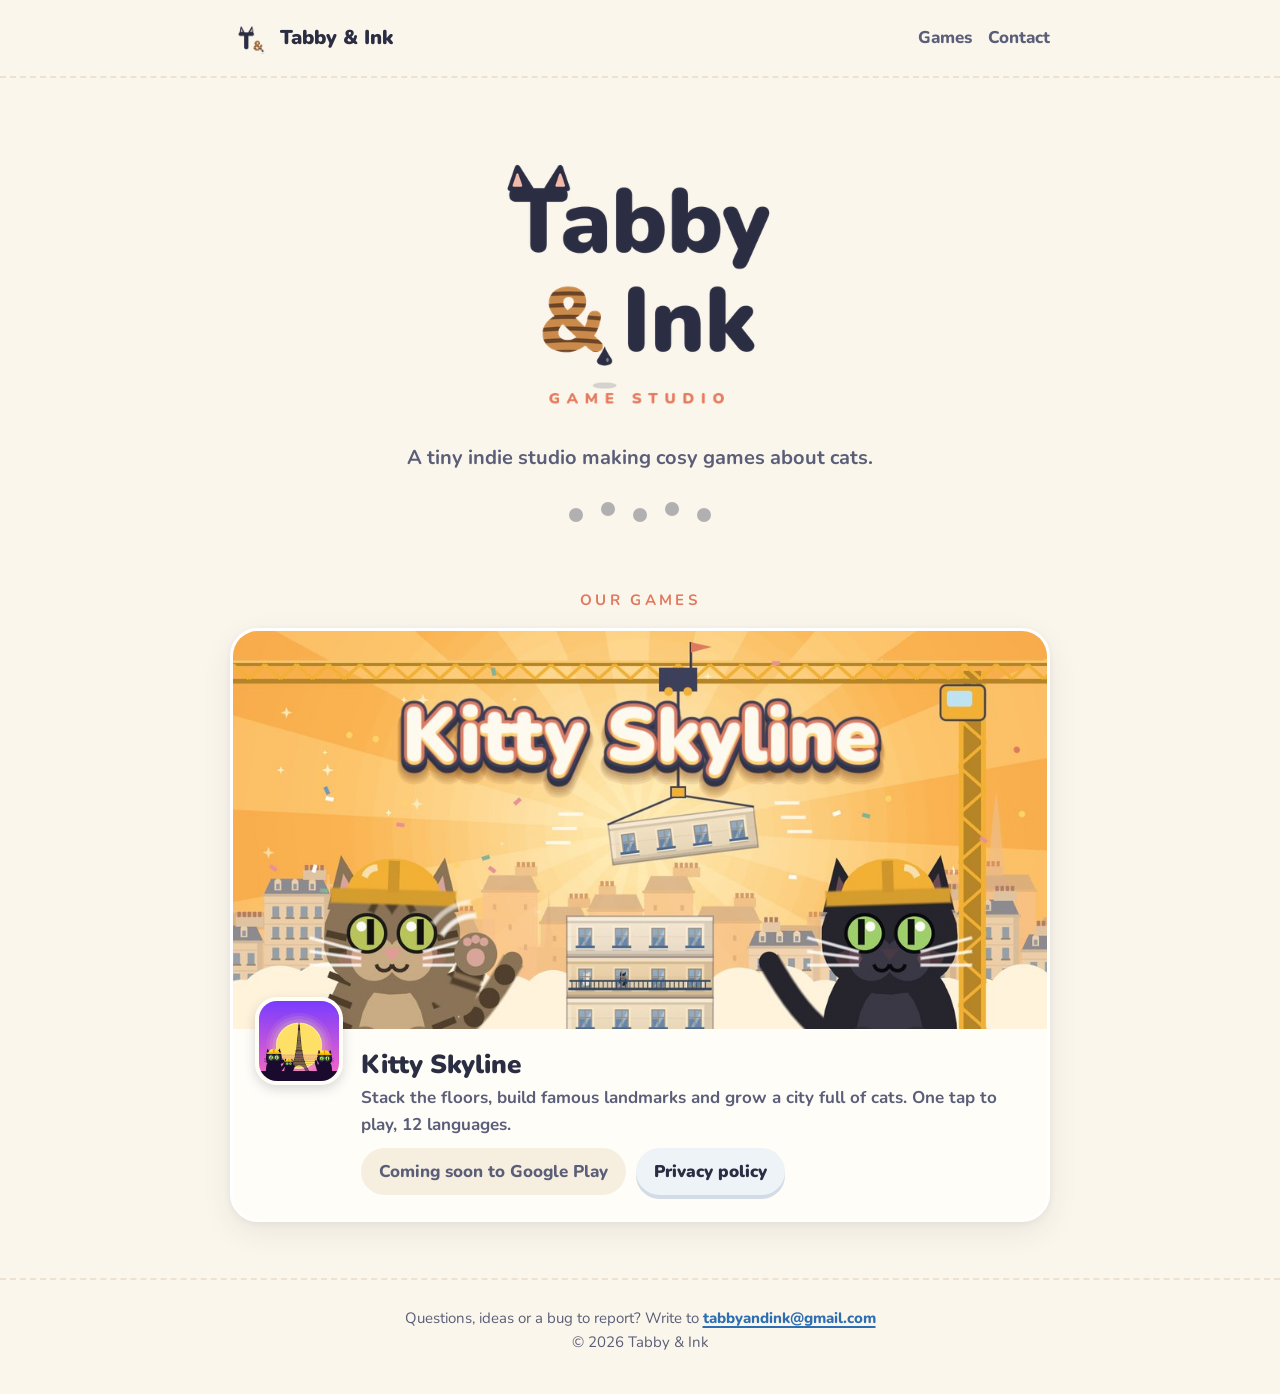
==== index.html @ 4ff40c82 "Studio site and Kitty Skyline privacy policy" ====
<!doctype html>
<html lang="en">
<head>
<meta charset="utf-8">
<meta name="viewport" content="width=device-width, initial-scale=1">
<title>Tabby &amp; Ink · cosy games with cats</title>
<meta name="description" content="Tabby &amp; Ink is a tiny indie studio making cosy mobile games about cats. Our first game: Kitty Skyline.">
<link rel="icon" href="img/favicon.png">
<link rel="apple-touch-icon" href="img/apple-touch-icon.png">
<link rel="preconnect" href="https://fonts.googleapis.com">
<link rel="preconnect" href="https://fonts.gstatic.com" crossorigin>
<link href="https://fonts.googleapis.com/css2?family=Nunito:wght@600;700;800;900&display=swap" rel="stylesheet">
<link rel="stylesheet" href="style.css">
</head>
<body>
<header class="top">
  <div class="wrap">
    <a class="brand" href="./"><img src="img/favicon.png" alt=""><span>Tabby &amp; Ink</span></a>
    <nav><a href="#games">Games</a><a href="#contact">Contact</a></nav>
  </div>
</header>

<main class="wrap">
  <section class="hero">
    <img src="img/logo.png" alt="Tabby &amp; Ink game studio" width="480" height="400">
    <p>A tiny indie studio making cosy games about cats.</p>
    <div class="paws" aria-hidden="true"><span></span><span></span><span></span><span></span><span></span></div>
  </section>

  <h2 class="section" id="games">Our games</h2>
  <article class="game">
    <img class="banner" src="img/kitty-skyline-banner.jpg" alt="Kitty Skyline: cats building a city at sunset" width="1024" height="500">
    <div class="body">
      <img class="icon" src="img/kitty-skyline-icon.png" alt="Kitty Skyline icon" width="88" height="88">
      <div>
        <h3>Kitty Skyline</h3>
        <p class="tag">Stack the floors, build famous landmarks and grow a city full of cats. One tap to play, 12 languages.</p>
        <div class="links">
          <span class="soon">Coming soon to Google Play</span>
          <a class="btn soft" href="kitty-skyline/privacy.html">Privacy policy</a>
        </div>
      </div>
    </div>
  </article>
</main>

<footer id="contact">
  <div class="wrap">
    Questions, ideas or a bug to report? Write to <a href="mailto:tabbyandink@gmail.com">tabbyandink@gmail.com</a><br>
    © 2026 Tabby &amp; Ink
  </div>
</footer>
</body>
</html>
---- style.css ----
/* Tabby & Ink: the same cosy palette and font as the games (cream paper, ink, coral, sand, sage) */
:root {
  --paper: #fbf6ec;
  --card: #fffdf8;
  --ink: #2b2d42;
  --ink-soft: #5b5e78;
  --coral: #e07a5f;
  --sand: #f2cc8f;
  --sage: #81b29a;
  --line: #ece2cf;
  --shadow: 0 10px 30px rgba(43, 45, 66, 0.08), 0 2px 6px rgba(43, 45, 66, 0.06);
}

* { box-sizing: border-box; }

html { -webkit-text-size-adjust: 100%; }

body {
  margin: 0;
  background: var(--paper);
  color: var(--ink);
  font-family: "Nunito", system-ui, -apple-system, "Segoe UI", Roboto, sans-serif;
  font-size: 17px;
  line-height: 1.6;
}

a { color: #2d6fb0; text-decoration-thickness: 1.5px; text-underline-offset: 3px; }
a:hover { color: var(--coral); }

.wrap { max-width: 860px; margin: 0 auto; padding: 0 20px; }

/* --- header with the little paw trail --------------------------------- */
.top {
  padding: 18px 0;
  border-bottom: 2px dashed var(--line);
}
.top .wrap { display: flex; align-items: center; justify-content: space-between; gap: 12px; }
.brand { display: flex; align-items: center; gap: 10px; text-decoration: none; color: var(--ink); font-weight: 900; font-size: 20px; }
.brand img { width: 40px; height: 40px; border-radius: 10px; }
.top nav a { font-weight: 800; text-decoration: none; color: var(--ink-soft); margin-left: 16px; }
.top nav a:hover { color: var(--coral); }

/* --- studio hero ------------------------------------------------------- */
.hero { text-align: center; padding: 48px 0 24px; }
.hero img { width: min(360px, 80vw); height: auto; }
.hero p { font-size: 20px; color: var(--ink-soft); max-width: 560px; margin: 8px auto 0; font-weight: 700; }

.paws { display: flex; justify-content: center; gap: 18px; margin: 28px 0 8px; opacity: 0.35; }
.paws span { width: 14px; height: 14px; border-radius: 50%; background: var(--ink); display: inline-block; }
.paws span:nth-child(odd) { transform: translateY(6px); }

/* --- game card ----------------------------------------------------------- */
h2.section { font-size: 15px; letter-spacing: 0.22em; text-transform: uppercase; color: var(--coral); text-align: center; margin: 40px 0 16px; }

.game {
  background: var(--card);
  border-radius: 28px;
  box-shadow: var(--shadow);
  overflow: hidden;
  border: 3px solid #fff;
}
.game .banner { display: block; width: 100%; height: auto; aspect-ratio: 1024 / 500; object-fit: cover; }
.game .body { display: flex; gap: 18px; padding: 20px 22px 24px; align-items: flex-start; }
.game .icon { width: 88px; height: 88px; border-radius: 22px; flex: none; box-shadow: 0 4px 12px rgba(43, 45, 66, 0.18); margin-top: -52px; border: 4px solid var(--card); }
.game h3 { margin: 0; font-size: 26px; font-weight: 900; line-height: 1.2; }
.game .tag { margin: 4px 0 10px; color: var(--ink-soft); font-weight: 700; }
.game .links { display: flex; flex-wrap: wrap; gap: 10px; }

.btn {
  display: inline-block;
  padding: 10px 18px;
  border-radius: 999px;
  font-weight: 900;
  text-decoration: none;
  background: var(--coral);
  color: #fff;
  box-shadow: 0 4px 0 #b65c45;
}
.btn:hover { color: #fff; filter: brightness(1.05); }
.btn.soft { background: #eef3f8; color: var(--ink); box-shadow: 0 4px 0 #d3dce6; }
.btn.soft:hover { color: var(--ink); }
.soon { display: inline-block; padding: 10px 18px; border-radius: 999px; font-weight: 800; background: #f6efe0; color: var(--ink-soft); }

/* --- footer -------------------------------------------------------------- */
footer { margin: 56px 0 0; padding: 26px 0 40px; border-top: 2px dashed var(--line); color: var(--ink-soft); font-size: 15px; text-align: center; }
footer a { font-weight: 800; }

/* --- policy page --------------------------------------------------------- */
.doc { background: var(--card); border-radius: 26px; box-shadow: var(--shadow); padding: 28px 26px 34px; margin: 28px 0; border: 3px solid #fff; }
.doc h1 { font-size: 32px; line-height: 1.2; margin: 0 0 6px; font-weight: 900; }
.doc .meta { color: var(--ink-soft); font-weight: 700; margin: 0 0 18px; }
.doc h2 { font-size: 21px; margin: 30px 0 8px; font-weight: 900; }
.doc h2 .n { display: inline-flex; width: 30px; height: 30px; border-radius: 50%; background: var(--sand); align-items: center; justify-content: center; font-size: 15px; margin-right: 8px; vertical-align: 2px; }
.doc ul { padding-left: 22px; }
.doc li { margin: 4px 0; }
.summary { background: #f4f9f5; border: 2px solid #d7ebdf; border-radius: 18px; padding: 14px 18px; }
.summary ul { margin: 6px 0; }
.lang { display: flex; gap: 8px; margin: 0 0 14px; }
.lang a { font-weight: 900; text-decoration: none; padding: 6px 14px; border-radius: 999px; background: #eef3f8; color: var(--ink); }
.lang a:hover { background: var(--sand); }

@media (max-width: 560px) {
  body { font-size: 16px; }
  .top nav a { margin-left: 10px; font-size: 15px; }
  .brand span { display: none; }
  .game .body { flex-direction: column; gap: 10px; }
  .game .icon { margin-top: -56px; }
  .doc { padding: 22px 18px 28px; border-radius: 20px; }
  .doc h1 { font-size: 27px; }
}
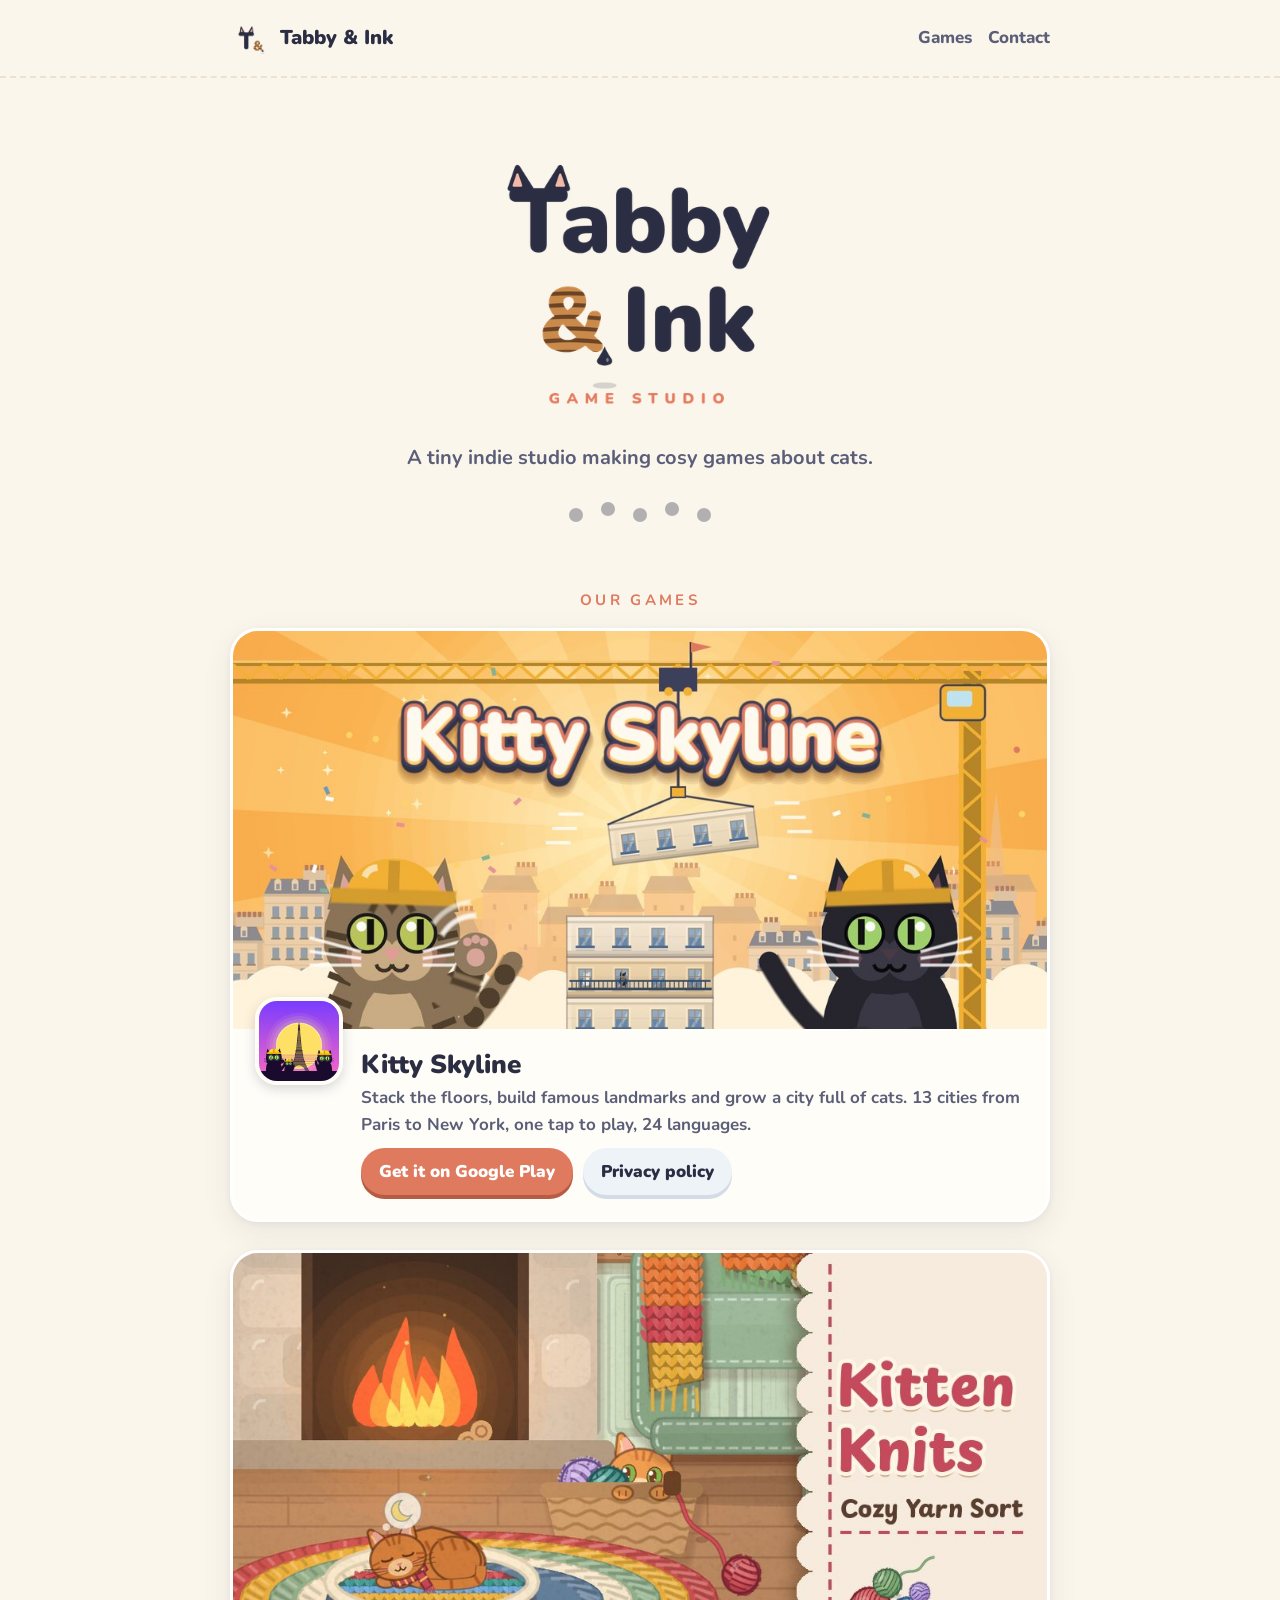
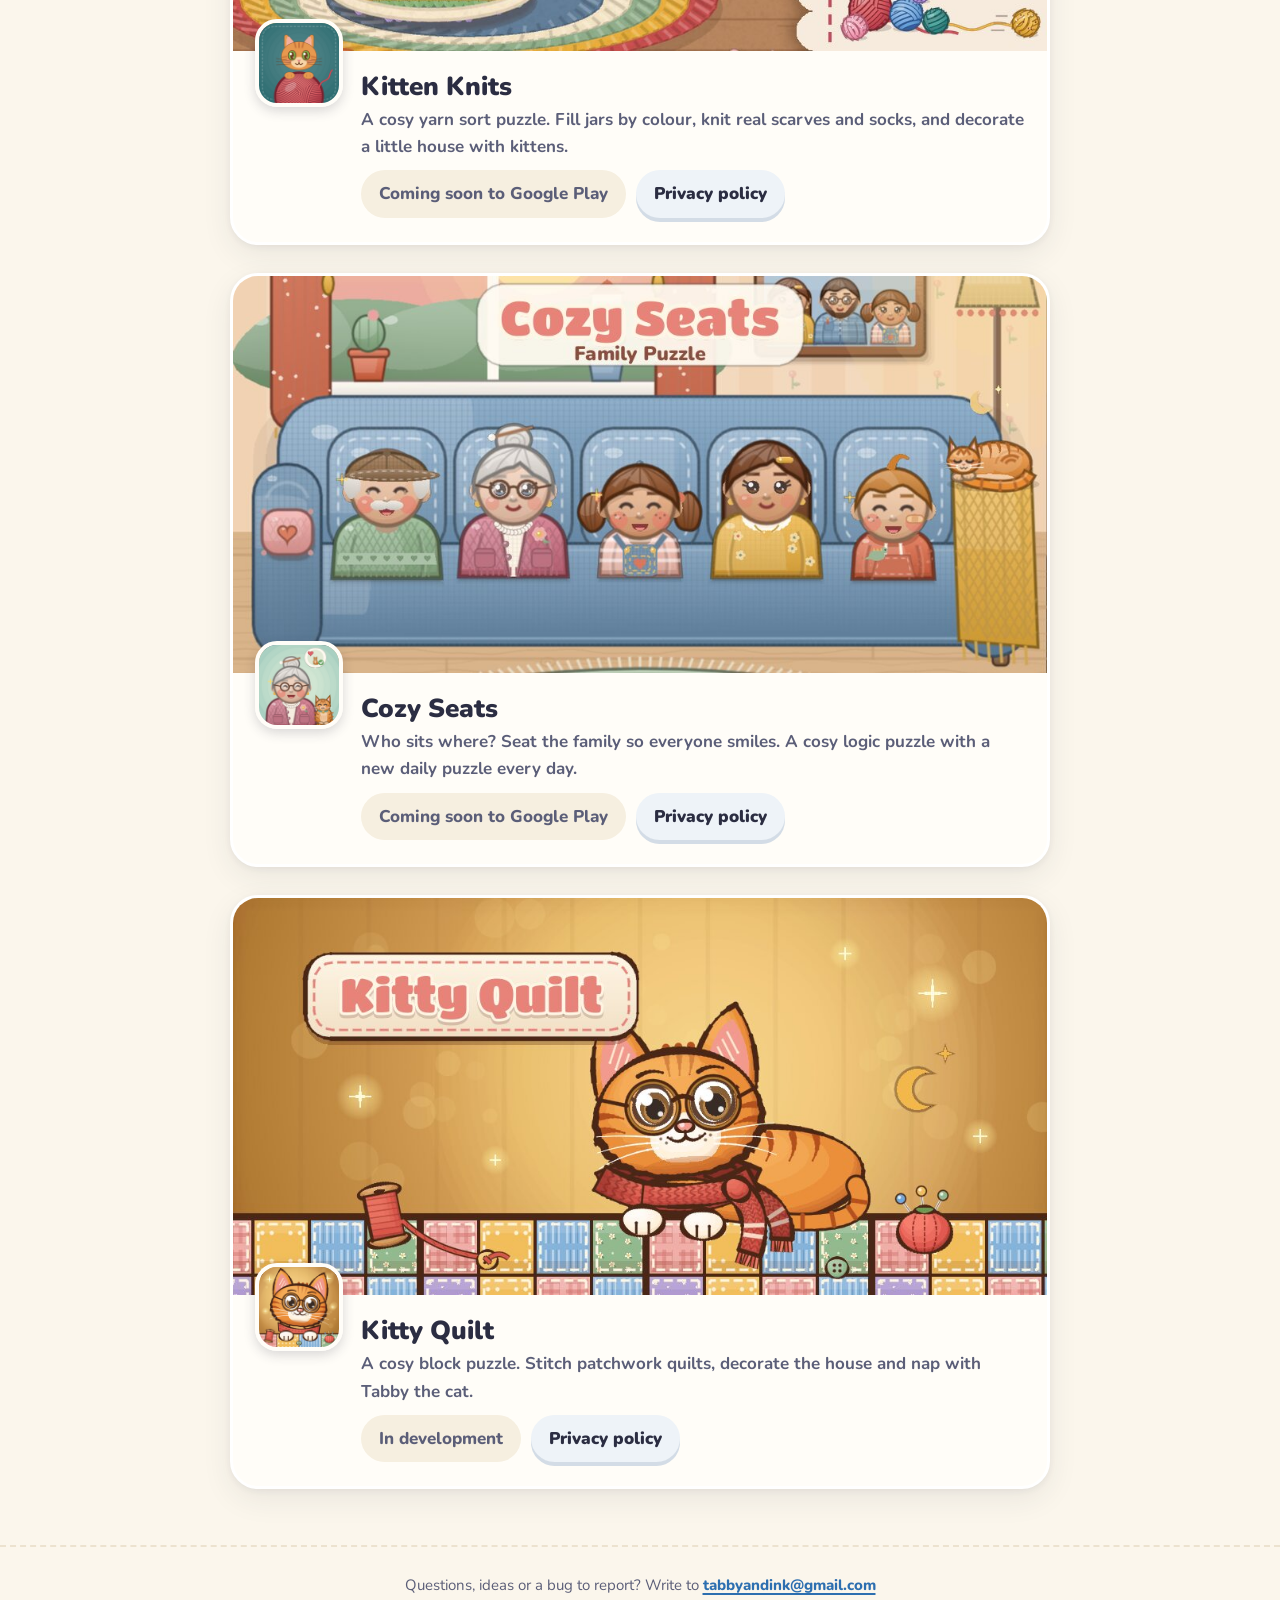
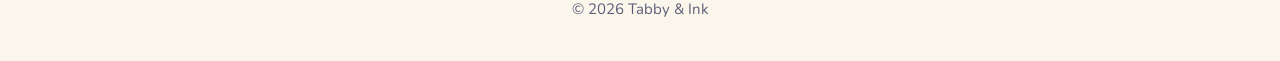
==== commit 092d1750: "Add Kitten Knits, Cozy Seats and Kitty Quilt; Kitty Skyline is on Google Play" ====
--- a/index.html
+++ b/index.html
@@ -4,7 +4,7 @@
 <meta charset="utf-8">
 <meta name="viewport" content="width=device-width, initial-scale=1">
 <title>Tabby &amp; Ink · cosy games with cats</title>
-<meta name="description" content="Tabby &amp; Ink is a tiny indie studio making cosy mobile games about cats. Our first game: Kitty Skyline.">
+<meta name="description" content="Tabby &amp; Ink is a tiny indie studio making cosy mobile games about cats. Our games: Kitty Skyline, Kitten Knits, Cozy Seats and Kitty Quilt.">
 <link rel="icon" href="img/favicon.png">
 <link rel="apple-touch-icon" href="img/apple-touch-icon.png">
 <link rel="preconnect" href="https://fonts.googleapis.com">
@@ -34,10 +34,52 @@
       <img class="icon" src="img/kitty-skyline-icon.png" alt="Kitty Skyline icon" width="88" height="88">
       <div>
         <h3>Kitty Skyline</h3>
-        <p class="tag">Stack the floors, build famous landmarks and grow a city full of cats. One tap to play, 12 languages.</p>
+        <p class="tag">Stack the floors, build famous landmarks and grow a city full of cats. 13 cities from Paris to New York, one tap to play, 24 languages.</p>
+        <div class="links">
+          <a class="btn" href="https://play.google.com/store/apps/details?id=com.tabbyandink.kittyskyline">Get it on Google Play</a>
+          <a class="btn soft" href="kitty-skyline/privacy.html">Privacy policy</a>
+        </div>
+      </div>
+    </div>
+  </article>
+  <article class="game">
+    <img class="banner" src="img/kitten-knits-banner.jpg" alt="Kitten Knits: kittens and colourful yarn jars" width="1024" height="500" loading="lazy">
+    <div class="body">
+      <img class="icon" src="img/kitten-knits-icon.png" alt="Kitten Knits icon" width="88" height="88">
+      <div>
+        <h3>Kitten Knits</h3>
+        <p class="tag">A cosy yarn sort puzzle. Fill jars by colour, knit real scarves and socks, and decorate a little house with kittens.</p>
         <div class="links">
           <span class="soon">Coming soon to Google Play</span>
-          <a class="btn soft" href="kitty-skyline/privacy.html">Privacy policy</a>
+          <a class="btn soft" href="kitten-knits/privacy.html">Privacy policy</a>
+        </div>
+      </div>
+    </div>
+  </article>
+  <article class="game">
+    <img class="banner" src="img/cozy-seats-banner.jpg" alt="Cozy Seats: a family around a cosy table" width="1024" height="500" loading="lazy">
+    <div class="body">
+      <img class="icon" src="img/cozy-seats-icon.png" alt="Cozy Seats icon" width="88" height="88">
+      <div>
+        <h3>Cozy Seats</h3>
+        <p class="tag">Who sits where? Seat the family so everyone smiles. A cosy logic puzzle with a new daily puzzle every day.</p>
+        <div class="links">
+          <span class="soon">Coming soon to Google Play</span>
+          <a class="btn soft" href="cozy-seats/privacy.html">Privacy policy</a>
+        </div>
+      </div>
+    </div>
+  </article>
+  <article class="game">
+    <img class="banner" src="img/kitty-quilt-banner.jpg" alt="Kitty Quilt: a patchwork quilt and a sleepy cat" width="1024" height="500" loading="lazy">
+    <div class="body">
+      <img class="icon" src="img/kitty-quilt-icon.png" alt="Kitty Quilt icon" width="88" height="88">
+      <div>
+        <h3>Kitty Quilt</h3>
+        <p class="tag">A cosy block puzzle. Stitch patchwork quilts, decorate the house and nap with Tabby the cat.</p>
+        <div class="links">
+          <span class="soon">In development</span>
+          <a class="btn soft" href="kitty-quilt/privacy.html">Privacy policy</a>
         </div>
       </div>
     </div>
--- a/style.css
+++ b/style.css
@@ -108,3 +108,5 @@
   .doc { padding: 22px 18px 28px; border-radius: 20px; }
   .doc h1 { font-size: 27px; }
 }
+
+.game + .game { margin-top: 28px; }
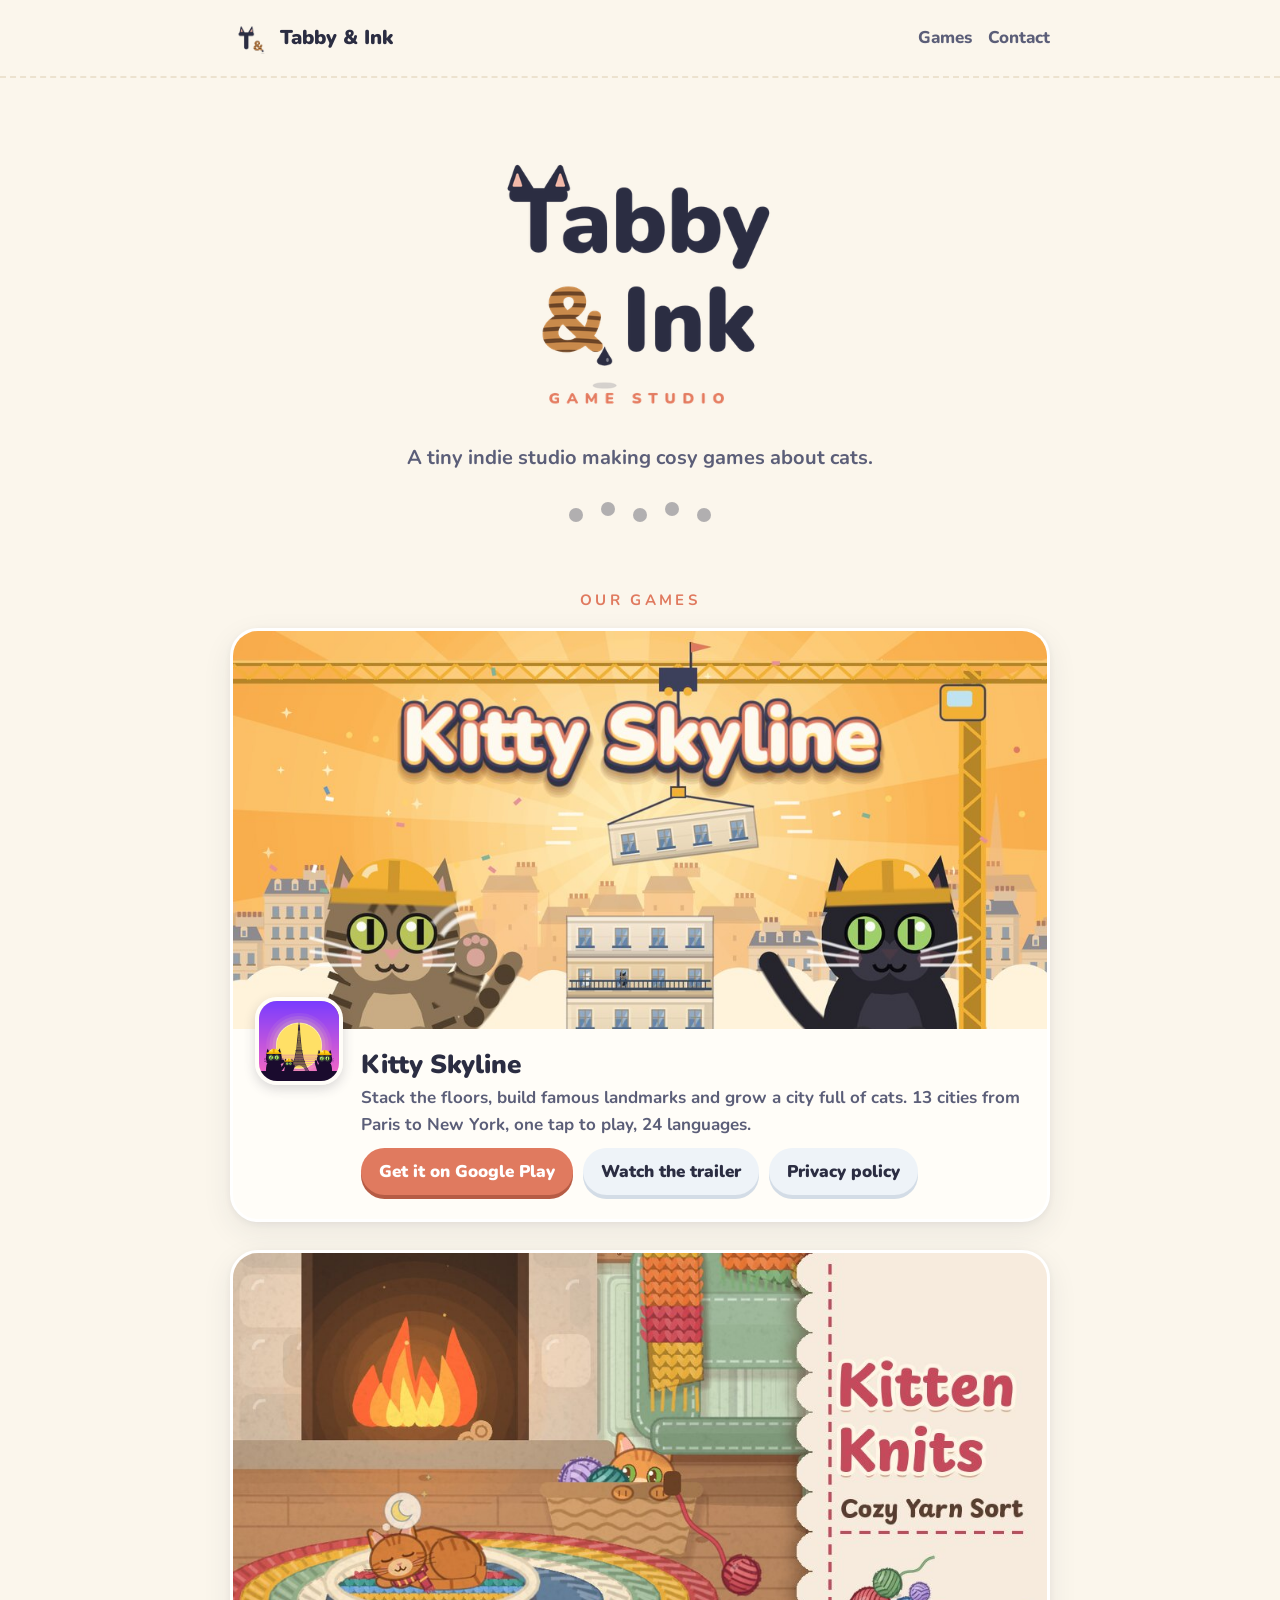
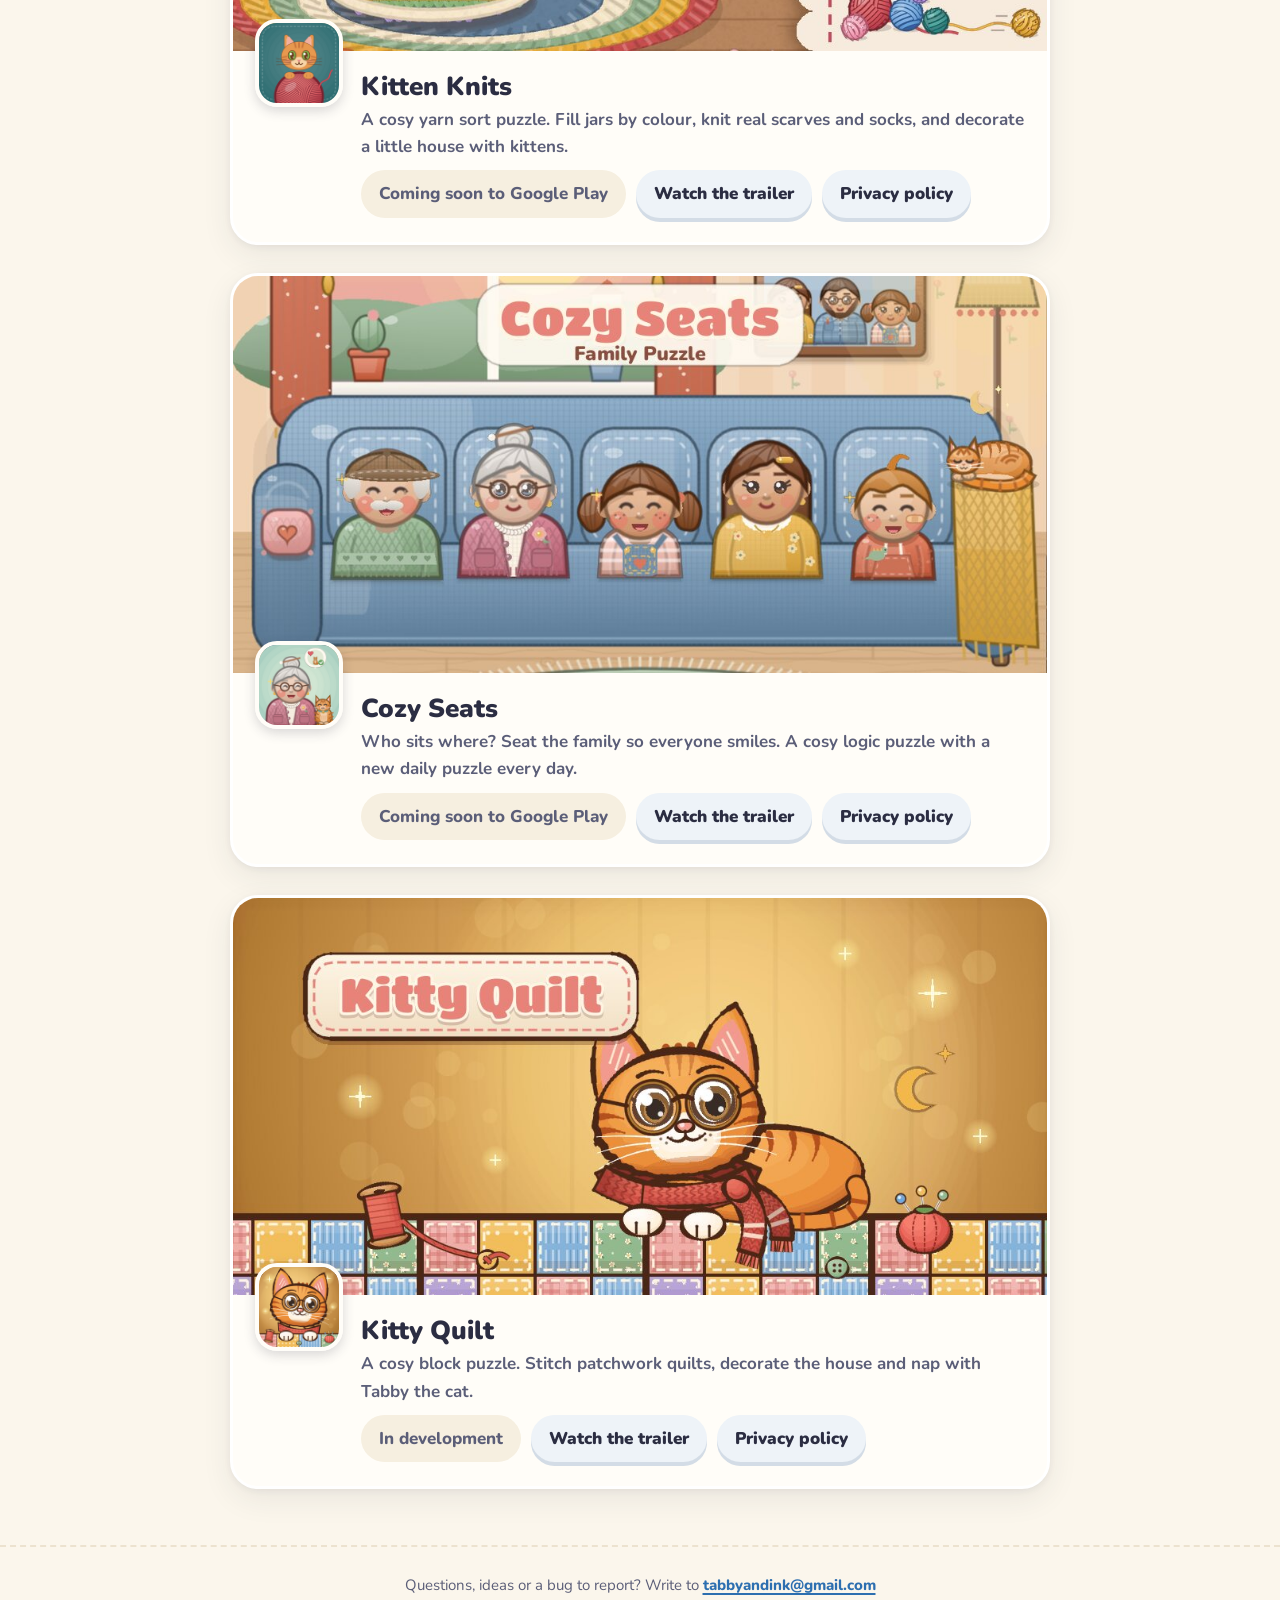
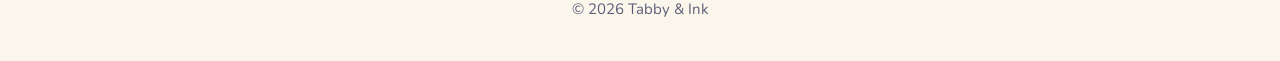
==== commit 73f518b7: "Add trailer links for all four games" ====
--- a/index.html
+++ b/index.html
@@ -37,6 +37,7 @@
         <p class="tag">Stack the floors, build famous landmarks and grow a city full of cats. 13 cities from Paris to New York, one tap to play, 24 languages.</p>
         <div class="links">
           <a class="btn" href="https://play.google.com/store/apps/details?id=com.tabbyandink.kittyskyline">Get it on Google Play</a>
+          <a class="btn soft" href="https://www.youtube.com/watch?v=8Zz95XnE2Go" rel="noopener">Watch the trailer</a>
           <a class="btn soft" href="kitty-skyline/privacy.html">Privacy policy</a>
         </div>
       </div>
@@ -51,6 +52,7 @@
         <p class="tag">A cosy yarn sort puzzle. Fill jars by colour, knit real scarves and socks, and decorate a little house with kittens.</p>
         <div class="links">
           <span class="soon">Coming soon to Google Play</span>
+          <a class="btn soft" href="https://www.youtube.com/watch?v=fuRqTIz0ewI" rel="noopener">Watch the trailer</a>
           <a class="btn soft" href="kitten-knits/privacy.html">Privacy policy</a>
         </div>
       </div>
@@ -65,6 +67,7 @@
         <p class="tag">Who sits where? Seat the family so everyone smiles. A cosy logic puzzle with a new daily puzzle every day.</p>
         <div class="links">
           <span class="soon">Coming soon to Google Play</span>
+          <a class="btn soft" href="https://www.youtube.com/watch?v=xFOIhZDiZyg" rel="noopener">Watch the trailer</a>
           <a class="btn soft" href="cozy-seats/privacy.html">Privacy policy</a>
         </div>
       </div>
@@ -79,6 +82,7 @@
         <p class="tag">A cosy block puzzle. Stitch patchwork quilts, decorate the house and nap with Tabby the cat.</p>
         <div class="links">
           <span class="soon">In development</span>
+          <a class="btn soft" href="https://www.youtube.com/watch?v=QstAXXqa9cU" rel="noopener">Watch the trailer</a>
           <a class="btn soft" href="kitty-quilt/privacy.html">Privacy policy</a>
         </div>
       </div>
